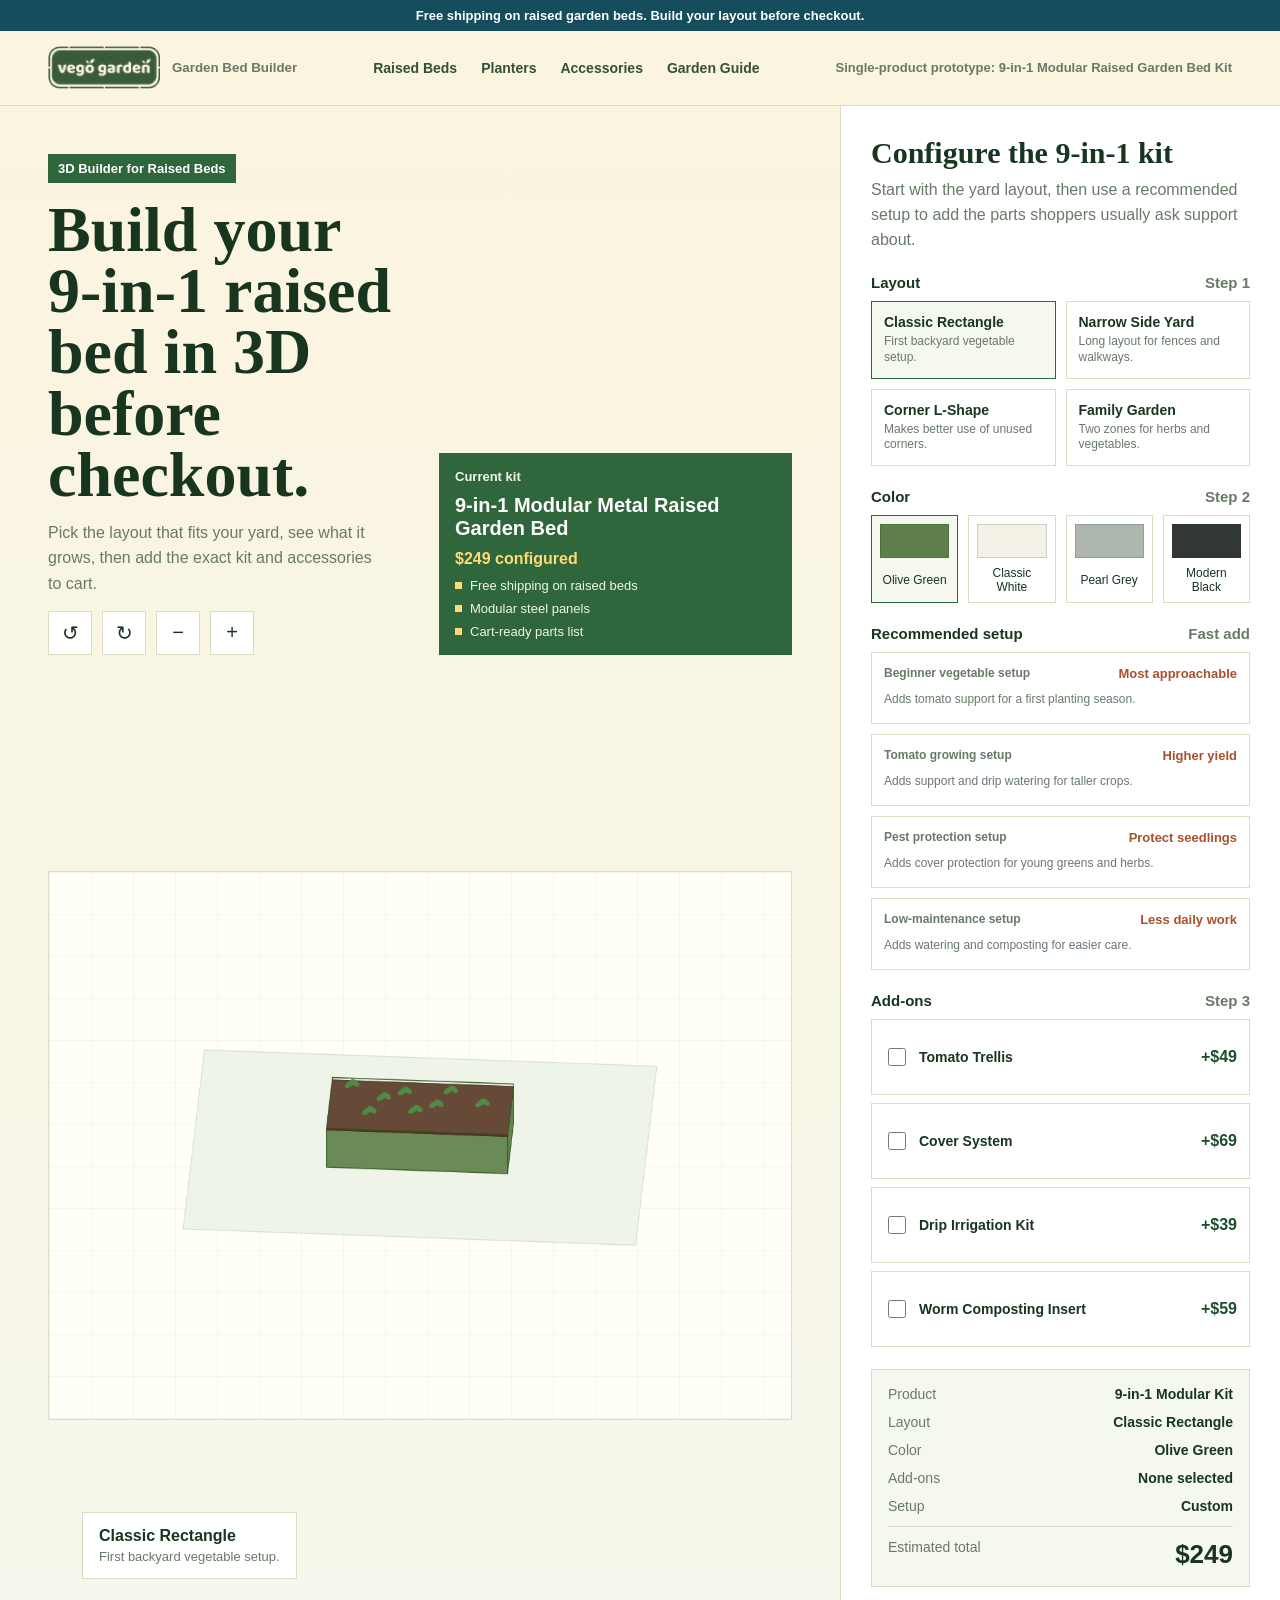
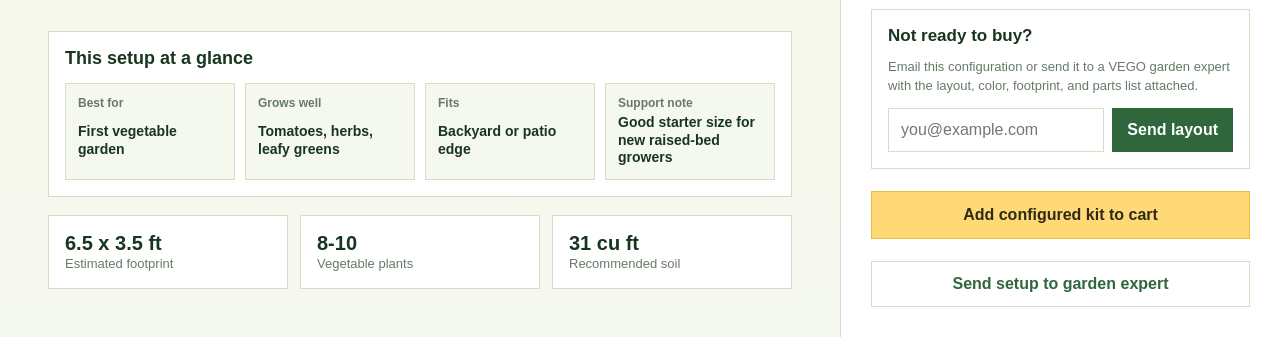
==== vego-3d-configurator-demo.html @ 52473e2c "Add VEGO 3D configurator demo" ====
<!doctype html>
<html lang="en">
  <head>
    <meta charset="utf-8" />
    <meta name="viewport" content="width=device-width, initial-scale=1" />
    <title>VEGO Garden Bed Builder Demo</title>
    <style>
      :root {
        --ink: #17351f;
        --text: #31513a;
        --muted: #687a67;
        --cream: #fbf4df;
        --oat: #f4ead0;
        --mist: #f5f8ef;
        --panel: #ffffff;
        --pale: #eaf2e3;
        --line: #d9dec3;
        --green: #2f663b;
        --green-dark: #1e4f2d;
        --forest: #164d5d;
        --sage: #8aa970;
        --lime: #d9e88b;
        --cta: #ffd976;
        --clay: #a9502e;
        --orange: #ffad4f;
        --red: #b84b3f;
        --shadow: rgba(23, 53, 31, 0.08);
      }

      * {
        box-sizing: border-box;
      }

      body {
        margin: 0;
        background: var(--cream);
        color: var(--text);
        font-family: Arial, "Helvetica Neue", sans-serif;
      }

      button,
      input {
        font: inherit;
      }

      input {
        min-height: 44px;
        border: 1px solid var(--line);
        background: var(--panel);
        color: var(--ink);
      }

      .app {
        min-height: 100vh;
        display: grid;
        grid-template-rows: auto 1fr;
      }

      .topbar {
        position: sticky;
        top: 0;
        z-index: 20;
        display: grid;
        background: var(--cream);
        border-bottom: 1px solid var(--line);
      }

      .announcement {
        padding: 8px clamp(16px, 4vw, 48px);
        background: var(--forest);
        color: white;
        font-size: 13px;
        font-weight: 700;
        text-align: center;
      }

      .nav-row {
        display: grid;
        grid-template-columns: auto minmax(0, 1fr) auto;
        align-items: center;
        gap: 24px;
        padding: 15px clamp(16px, 4vw, 48px);
      }

      .brand {
        display: flex;
        align-items: center;
        gap: 12px;
        color: var(--ink);
        font-weight: 800;
      }

      .brand-logo {
        display: block;
        width: 112px;
        height: auto;
      }

      .brand small,
      .prototype-note {
        color: var(--muted);
        font-weight: 700;
      }

      .nav-links {
        display: flex;
        justify-content: center;
        gap: 24px;
        color: var(--text);
        font-size: 14px;
        font-weight: 700;
      }

      .prototype-note {
        text-align: right;
        font-size: 13px;
      }

      .shell {
        display: grid;
        grid-template-columns: minmax(0, 1fr) minmax(360px, 440px);
        gap: 0;
        min-height: calc(100vh - 101px);
      }

      .stage {
        display: grid;
        grid-template-rows: auto minmax(360px, 1fr) auto;
        padding: clamp(20px, 4vw, 48px);
        background: linear-gradient(180deg, var(--cream) 0%, var(--mist) 100%);
      }

      .intro {
        display: grid;
        grid-template-columns: minmax(260px, 680px) auto;
        justify-content: space-between;
        gap: 28px;
        align-items: end;
        max-width: 1080px;
      }

      .product-kicker {
        display: inline-flex;
        width: fit-content;
        margin-bottom: 16px;
        padding: 7px 10px;
        background: var(--green);
        color: white;
        font-size: 13px;
        font-weight: 800;
      }

      h1 {
        max-width: 720px;
        margin: 0;
        color: var(--ink);
        font-family: Georgia, "Times New Roman", serif;
        font-size: clamp(38px, 5vw, 76px);
        line-height: 0.96;
        letter-spacing: 0;
        text-wrap: balance;
      }

      .intro p {
        max-width: 38ch;
        margin: 14px 0 0;
        color: var(--muted);
        font-size: 16px;
        line-height: 1.6;
      }

      .product-card {
        display: grid;
        gap: 10px;
        min-width: 250px;
        padding: 16px;
        background: var(--green);
        color: white;
      }

      .product-card span {
        color: #eef7ea;
        font-size: 13px;
        font-weight: 700;
      }

      .product-card strong {
        font-size: 20px;
        line-height: 1.15;
      }

      .product-card em {
        color: var(--cta);
        font-style: normal;
        font-weight: 900;
      }

      .trust-list {
        display: grid;
        gap: 8px;
        margin: 0;
        padding: 0;
        list-style: none;
        color: #eef7ea;
        font-size: 13px;
      }

      .trust-list li {
        display: flex;
        align-items: center;
        gap: 8px;
      }

      .trust-list li::before {
        content: "";
        width: 7px;
        height: 7px;
        flex: 0 0 auto;
        background: var(--cta);
      }

      .view-tools {
        display: flex;
        flex-wrap: wrap;
        gap: 10px;
        justify-content: flex-start;
        margin-top: 14px;
      }

      .icon-btn,
      .chip,
      .primary,
      .secondary {
        min-height: 44px;
        border: 1px solid var(--line);
        background: var(--panel);
        color: var(--ink);
        cursor: pointer;
        transition: background 160ms ease, border-color 160ms ease;
      }

      .icon-btn {
        width: 44px;
        font-size: 20px;
      }

      .icon-btn:hover,
      .chip:hover,
      .secondary:hover {
        border-color: var(--sage);
        background: #fbfdf8;
      }

      .icon-btn:focus-visible,
      .chip:focus-visible,
      .primary:focus-visible,
      .secondary:focus-visible,
      .swatch:focus-visible {
        outline: 3px solid rgba(47, 102, 59, 0.35);
        outline-offset: 2px;
      }

      .viewer-wrap {
        position: relative;
        display: grid;
        place-items: center;
        min-height: 500px;
        margin: 24px 0 18px;
      }

      canvas {
        width: min(100%, 1080px);
        height: min(61vh, 620px);
        min-height: 360px;
        background:
          linear-gradient(rgba(47, 102, 59, 0.045) 1px, transparent 1px),
          linear-gradient(90deg, rgba(47, 102, 59, 0.045) 1px, transparent 1px),
          #fffef7;
        background-size: 42px 42px;
        border: 1px solid var(--line);
        touch-action: none;
      }

      .canvas-label {
        position: absolute;
        left: clamp(12px, 4vw, 34px);
        bottom: clamp(12px, 4vw, 34px);
        display: grid;
        gap: 4px;
        max-width: 280px;
        padding: 14px 16px;
        background: var(--panel);
        border: 1px solid var(--line);
      }

      .canvas-label strong {
        color: var(--ink);
      }

      .canvas-label span {
        color: var(--muted);
        font-size: 13px;
      }

      .quick-stats {
        display: grid;
        grid-template-columns: repeat(3, minmax(0, 1fr));
        gap: 12px;
      }

      .fit-panel {
        display: grid;
        gap: 14px;
        margin-bottom: 18px;
        padding: 16px;
        background: var(--panel);
        border: 1px solid var(--line);
      }

      .fit-panel h2 {
        margin: 0;
        color: var(--ink);
        font-size: 18px;
        line-height: 1.2;
      }

      .fit-grid {
        display: grid;
        grid-template-columns: repeat(4, minmax(0, 1fr));
        gap: 10px;
      }

      .fit-item {
        display: grid;
        gap: 4px;
        padding: 12px;
        background: var(--mist);
        border: 1px solid var(--line);
      }

      .fit-item span {
        color: var(--muted);
        font-size: 12px;
        font-weight: 700;
      }

      .fit-item strong {
        color: var(--ink);
        font-size: 14px;
        line-height: 1.25;
      }

      .stat {
        padding: 16px;
        background: var(--panel);
        border: 1px solid var(--line);
      }

      .stat strong {
        display: block;
        color: var(--ink);
        font-size: 20px;
        line-height: 1.1;
      }

      .stat span {
        color: var(--muted);
        font-size: 13px;
      }

      .panel {
        display: grid;
        align-content: start;
        gap: 22px;
        padding: clamp(18px, 3vw, 30px);
        background: var(--panel);
        border-left: 1px solid var(--line);
        overflow-y: auto;
      }

      .panel-header {
        display: grid;
        gap: 8px;
      }

      .panel-header h2 {
        margin: 0;
        color: var(--ink);
        font-family: Georgia, "Times New Roman", serif;
        font-size: 30px;
        line-height: 1.15;
      }

      .panel-header p {
        margin: 0;
        color: var(--muted);
        line-height: 1.55;
      }

      .group {
        display: grid;
        gap: 10px;
      }

      .group-title {
        display: flex;
        align-items: center;
        justify-content: space-between;
        gap: 10px;
        color: var(--ink);
        font-size: 15px;
        font-weight: 800;
      }

      .group-title span {
        color: var(--muted);
        font-weight: 700;
      }

      .choice-grid {
        display: grid;
        grid-template-columns: repeat(2, minmax(0, 1fr));
        gap: 10px;
      }

      .chip {
        display: grid;
        gap: 4px;
        min-height: 72px;
        padding: 12px;
        text-align: left;
      }

      .chip strong {
        color: var(--ink);
        font-size: 14px;
      }

      .chip span {
        color: var(--muted);
        font-size: 12px;
        line-height: 1.3;
      }

      .chip[aria-pressed="true"] {
        border-color: var(--green);
        background: var(--mist);
      }

      .swatches {
        display: grid;
        grid-template-columns: repeat(4, 1fr);
        gap: 10px;
      }

      .swatch {
        display: grid;
        gap: 8px;
        padding: 8px;
        border: 1px solid var(--line);
        background: var(--panel);
        color: var(--ink);
        cursor: pointer;
        text-align: center;
      }

      .swatch i {
        display: block;
        height: 34px;
        border: 1px solid rgba(23, 53, 31, 0.18);
      }

      .swatch span {
        font-size: 12px;
      }

      .swatch[aria-pressed="true"] {
        border-color: var(--green);
        background: var(--mist);
      }

      .bundle-grid {
        display: grid;
        gap: 10px;
      }

      .bundle {
        display: grid;
        gap: 6px;
        min-height: 72px;
        padding: 12px;
        border: 1px solid var(--line);
        background: var(--panel);
        color: var(--text);
        cursor: pointer;
        text-align: left;
      }

      .bundle:hover {
        border-color: var(--sage);
        background: #fbfdf8;
      }

      .bundle:focus-visible {
        outline: 3px solid rgba(47, 102, 59, 0.35);
        outline-offset: 2px;
      }

      .bundle[aria-pressed="true"] {
        border-color: var(--green);
        background: var(--mist);
      }

      .bundle-head {
        display: flex;
        justify-content: space-between;
        gap: 10px;
        color: var(--ink);
        font-weight: 900;
      }

      .bundle em {
        color: var(--clay);
        font-style: normal;
        font-size: 13px;
      }

      .bundle span {
        color: var(--muted);
        font-size: 12px;
        line-height: 1.35;
      }

      .addons {
        display: grid;
        gap: 8px;
      }

      .addon {
        display: flex;
        align-items: center;
        gap: 10px;
        padding: 12px;
        border: 1px solid var(--line);
        cursor: pointer;
      }

      .addon:hover {
        background: #fbfdf8;
      }

      .addon input {
        width: 18px;
        height: 18px;
        accent-color: var(--green);
      }

      .addon strong {
        color: var(--ink);
        font-size: 14px;
      }

      .addon span {
        margin-left: auto;
        color: var(--green-dark);
        font-weight: 800;
      }

      .summary {
        display: grid;
        gap: 12px;
        padding: 16px;
        background: var(--mist);
        border: 1px solid var(--line);
      }

      .lead-card {
        display: grid;
        gap: 12px;
        padding: 16px;
        border: 1px solid var(--line);
        background: var(--panel);
      }

      .lead-card h3 {
        margin: 0;
        color: var(--ink);
        font-size: 17px;
        line-height: 1.2;
      }

      .lead-card p {
        margin: 0;
        color: var(--muted);
        font-size: 13px;
        line-height: 1.45;
      }

      .lead-form {
        display: grid;
        grid-template-columns: minmax(0, 1fr) auto;
        gap: 8px;
      }

      .lead-form label {
        position: absolute;
        width: 1px;
        height: 1px;
        overflow: hidden;
        clip: rect(0 0 0 0);
      }

      .lead-form input {
        width: 100%;
        padding: 10px 12px;
      }

      .lead-form input:focus-visible {
        outline: 3px solid rgba(47, 102, 59, 0.35);
        outline-offset: 2px;
      }

      .lead-form button {
        min-height: 44px;
        padding: 0 14px;
        border: 1px solid var(--green);
        background: var(--green);
        color: white;
        font-weight: 900;
        cursor: pointer;
      }

      .summary-row {
        display: flex;
        justify-content: space-between;
        gap: 12px;
        color: var(--muted);
        font-size: 14px;
      }

      .summary-row strong {
        color: var(--ink);
        text-align: right;
      }

      .total {
        padding-top: 12px;
        border-top: 1px solid var(--line);
      }

      .total strong {
        color: var(--ink);
        font-size: 26px;
      }

      .primary {
        width: 100%;
        padding: 14px 18px;
        border-color: #e7bd46;
        background: var(--cta);
        color: #2f2a16;
        font-weight: 900;
      }

      .primary:hover {
        background: #ffcf4d;
      }

      .secondary {
        width: 100%;
        padding: 13px 18px;
        font-weight: 800;
        color: var(--green);
      }

      .toast {
        position: fixed;
        right: 24px;
        bottom: 24px;
        z-index: 30;
        max-width: 340px;
        padding: 14px 16px;
        background: var(--ink);
        color: white;
        opacity: 0;
        transform: translateY(12px);
        pointer-events: none;
        transition: opacity 180ms ease, transform 180ms ease;
      }

      .toast.show {
        opacity: 1;
        transform: translateY(0);
      }

      .mobile-sticky-cta {
        display: none;
      }

      @media (max-width: 980px) {
        .shell {
          grid-template-columns: 1fr;
        }

        .panel {
          border-left: 0;
          border-top: 1px solid var(--line);
        }

        .intro {
          display: grid;
          align-items: start;
          grid-template-columns: 1fr;
        }

        .product-card {
          min-width: 0;
          max-width: 420px;
        }

        .nav-row {
          grid-template-columns: 1fr;
          gap: 12px;
        }

        .brand-logo {
          width: 106px;
        }

        .nav-links {
          justify-content: flex-start;
          flex-wrap: wrap;
          gap: 14px;
        }

        .prototype-note {
          text-align: left;
        }

        .view-tools {
          justify-content: flex-start;
        }
      }

      @media (max-width: 620px) {
        .topbar {
          position: static;
        }

        .brand-logo {
          width: 104px;
        }

        .stage {
          padding: 16px;
        }

        canvas {
          height: 380px;
          min-height: 320px;
        }

        .quick-stats,
        .choice-grid,
        .fit-grid {
          grid-template-columns: 1fr;
        }

        .swatches {
          grid-template-columns: repeat(2, 1fr);
        }

        .canvas-label {
          position: static;
          margin-top: -10px;
        }

        .lead-form {
          grid-template-columns: 1fr;
        }

        body {
          padding-bottom: 86px;
        }

        .mobile-sticky-cta {
          position: fixed;
          right: 0;
          bottom: 0;
          left: 0;
          z-index: 25;
          display: grid;
          grid-template-columns: minmax(0, 1fr) auto;
          gap: 12px;
          align-items: center;
          padding: 12px 14px;
          background: var(--panel);
          border-top: 1px solid var(--line);
        }

        .mobile-sticky-cta strong {
          display: block;
          color: var(--ink);
          font-size: 18px;
          line-height: 1.1;
        }

        .mobile-sticky-cta span {
          display: block;
          color: var(--muted);
          font-size: 12px;
          line-height: 1.25;
        }

        .mobile-sticky-cta button {
          min-height: 48px;
          padding: 0 14px;
          border: 1px solid #e7bd46;
          background: var(--cta);
          color: #2f2a16;
          font-weight: 900;
          cursor: pointer;
        }
      }

      @media (prefers-reduced-motion: reduce) {
        *,
        *::before,
        *::after {
          scroll-behavior: auto !important;
          transition-duration: 0.01ms !important;
          animation-duration: 0.01ms !important;
        }
      }
    </style>
  </head>
  <body>
    <main class="app">
      <header class="topbar">
        <div class="announcement">Free shipping on raised garden beds. Build your layout before checkout.</div>
        <div class="nav-row">
          <div class="brand">
            <img class="brand-logo" src="assets/logo.png" alt="VEGO Garden" />
            <small>Garden Bed Builder</small>
          </div>
          <nav class="nav-links" aria-label="Demo navigation">
            <span>Raised Beds</span>
            <span>Planters</span>
            <span>Accessories</span>
            <span>Garden Guide</span>
          </nav>
          <div class="prototype-note">Single-product prototype: 9-in-1 Modular Raised Garden Bed Kit</div>
        </div>
      </header>

      <div class="shell">
        <section class="stage" aria-label="3D preview">
          <div class="intro">
            <div>
              <div class="product-kicker">3D Builder for Raised Beds</div>
              <h1>Build your 9-in-1 raised bed in 3D before checkout.</h1>
              <p>Pick the layout that fits your yard, see what it grows, then add the exact kit and accessories to cart.</p>
              <div class="view-tools" aria-label="View controls">
                <button class="icon-btn" id="rotateLeft" type="button" aria-label="Rotate left">↺</button>
                <button class="icon-btn" id="rotateRight" type="button" aria-label="Rotate right">↻</button>
                <button class="icon-btn" id="zoomOut" type="button" aria-label="Zoom out">−</button>
                <button class="icon-btn" id="zoomIn" type="button" aria-label="Zoom in">+</button>
              </div>
            </div>
            <div class="product-card">
              <span>Current kit</span>
              <strong>9-in-1 Modular Metal Raised Garden Bed</strong>
              <em id="heroPrice">$249 base</em>
              <ul class="trust-list" aria-label="Purchase reassurance">
                <li>Free shipping on raised beds</li>
                <li>Modular steel panels</li>
                <li>Cart-ready parts list</li>
              </ul>
            </div>
          </div>

          <div class="viewer-wrap">
            <canvas id="scene" width="1200" height="760" aria-label="3D garden bed preview"></canvas>
            <div class="canvas-label">
              <strong id="modelLabel">Classic Rectangle</strong>
              <span id="modelHint">Best for a first backyard vegetable setup.</span>
            </div>
          </div>

          <section class="fit-panel" aria-label="Garden fit guidance">
            <h2>This setup at a glance</h2>
            <div class="fit-grid">
              <div class="fit-item">
                <span>Best for</span>
                <strong id="bestFor">First vegetable garden</strong>
              </div>
              <div class="fit-item">
                <span>Grows well</span>
                <strong id="grows">Tomatoes, herbs, leafy greens</strong>
              </div>
              <div class="fit-item">
                <span>Fits</span>
                <strong id="fits">Backyard or patio edge</strong>
              </div>
              <div class="fit-item">
                <span>Support note</span>
                <strong id="supportNote">Share this layout with VEGO before buying</strong>
              </div>
            </div>
          </section>

          <div class="quick-stats" aria-label="Configuration highlights">
            <div class="stat">
              <strong id="footprint">6.5 x 3.5 ft</strong>
              <span>Estimated footprint</span>
            </div>
            <div class="stat">
              <strong id="plants">8-10</strong>
              <span>Vegetable plants</span>
            </div>
            <div class="stat">
              <strong id="soil">31 cu ft</strong>
              <span>Recommended soil</span>
            </div>
          </div>
        </section>

        <aside class="panel" aria-label="Configurator controls">
          <div class="panel-header">
            <h2>Configure the 9-in-1 kit</h2>
            <p>Start with the yard layout, then use a recommended setup to add the parts shoppers usually ask support about.</p>
          </div>

          <section class="group">
            <div class="group-title">Layout <span>Step 1</span></div>
            <div class="choice-grid" id="layouts"></div>
          </section>

          <section class="group">
            <div class="group-title">Color <span>Step 2</span></div>
            <div class="swatches" id="colors"></div>
          </section>

          <section class="group">
            <div class="group-title">Recommended setup <span>Fast add</span></div>
            <div class="bundle-grid" id="bundles"></div>
          </section>

          <section class="group">
            <div class="group-title">Add-ons <span>Step 3</span></div>
            <div class="addons" id="addons"></div>
          </section>

          <section class="summary" aria-label="Configuration summary">
            <div class="summary-row">
              <span>Product</span>
              <strong>9-in-1 Modular Kit</strong>
            </div>
            <div class="summary-row">
              <span>Layout</span>
              <strong id="summaryLayout">Classic Rectangle</strong>
            </div>
            <div class="summary-row">
              <span>Color</span>
              <strong id="summaryColor">Olive Green</strong>
            </div>
            <div class="summary-row">
              <span>Add-ons</span>
              <strong id="summaryAddons">None selected</strong>
            </div>
            <div class="summary-row">
              <span>Setup</span>
              <strong id="summaryBundle">Custom</strong>
            </div>
            <div class="summary-row total">
              <span>Estimated total</span>
              <strong id="summaryTotal">$249</strong>
            </div>
          </section>

          <section class="lead-card" aria-label="Send layout by email">
            <h3>Not ready to buy?</h3>
            <p>Email this configuration or send it to a VEGO garden expert with the layout, color, footprint, and parts list attached.</p>
            <div class="lead-form">
              <label for="leadEmail">Email address</label>
              <input id="leadEmail" type="email" inputmode="email" autocomplete="email" placeholder="you@example.com" />
              <button id="sendLayoutBtn" type="button">Send layout</button>
            </div>
          </section>

          <button class="primary" id="cartBtn" type="button">Add configured kit to cart</button>
          <button class="secondary" id="expertBtn" type="button">Send setup to garden expert</button>
        </aside>
      </div>
    </main>

    <div class="mobile-sticky-cta" aria-label="Mobile checkout bar">
      <div>
        <strong id="mobilePrice">$249</strong>
        <span id="mobileSummary">Classic Rectangle, Olive Green</span>
      </div>
      <button id="mobileCartBtn" type="button">Add to cart</button>
    </div>

    <div class="toast" id="toast" role="status" aria-live="polite"></div>

    <script>
      const layouts = [
        {
          id: "rectangle",
          name: "Classic Rectangle",
          hint: "First backyard vegetable setup.",
          footprint: "6.5 x 3.5 ft",
          plants: "8-10",
          soil: "31 cu ft",
          bestFor: "First vegetable garden",
          grows: "Tomatoes, herbs, leafy greens",
          fits: "Backyard or patio edge",
          support: "Good starter size for new raised-bed growers",
          price: 249,
          beds: [[0, 0, 4, 2]],
        },
        {
          id: "sideyard",
          name: "Narrow Side Yard",
          hint: "Long layout for fences and walkways.",
          footprint: "8 x 2 ft",
          plants: "6-8",
          soil: "29 cu ft",
          bestFor: "Side yards and fences",
          grows: "Herbs, peppers, compact greens",
          fits: "Narrow walkway or fence line",
          support: "Keeps planting space clear of foot traffic",
          price: 249,
          beds: [[0, 0, 5, 1.35]],
        },
        {
          id: "corner",
          name: "Corner L-Shape",
          hint: "Makes better use of unused corners.",
          footprint: "6 x 6 ft",
          plants: "10-12",
          soil: "36 cu ft",
          bestFor: "Unused garden corners",
          grows: "Tomatoes, cucumbers, companion herbs",
          fits: "Corner yard or patio nook",
          support: "Uses two edges without blocking access",
          price: 279,
          beds: [[0, 0, 4, 1.4], [-1.3, 1.3, 1.4, 3.4]],
        },
        {
          id: "family",
          name: "Family Garden",
          hint: "Two zones for herbs and vegetables.",
          footprint: "8 x 5 ft",
          plants: "14-18",
          soil: "48 cu ft",
          bestFor: "Family vegetable garden",
          grows: "Tomatoes, greens, herbs, peppers",
          fits: "Open backyard planting zone",
          support: "Two zones make crop rotation easier",
          price: 329,
          beds: [[-1.15, 0, 3.1, 1.6], [1.65, 0, 3.1, 1.6]],
        },
      ];

      const colors = [
        { id: "olive", name: "Olive Green", wall: "#5f7f4a", trim: "#405f34" },
        { id: "white", name: "Classic White", wall: "#f4f2e6", trim: "#c9c8b7" },
        { id: "grey", name: "Pearl Grey", wall: "#aeb7ad", trim: "#788278" },
        { id: "black", name: "Modern Black", wall: "#303734", trim: "#151d1a" },
      ];

      const addons = [
        { id: "trellis", name: "Tomato Trellis", price: 49 },
        { id: "cover", name: "Cover System", price: 69 },
        { id: "irrigation", name: "Drip Irrigation Kit", price: 39 },
        { id: "compost", name: "Worm Composting Insert", price: 59 },
      ];

      const bundles = [
        {
          id: "starter",
          name: "Beginner vegetable setup",
          note: "Adds tomato support for a first planting season.",
          addonIds: ["trellis"],
          badge: "Most approachable",
        },
        {
          id: "tomato",
          name: "Tomato growing setup",
          note: "Adds support and drip watering for taller crops.",
          addonIds: ["trellis", "irrigation"],
          badge: "Higher yield",
        },
        {
          id: "protection",
          name: "Pest protection setup",
          note: "Adds cover protection for young greens and herbs.",
          addonIds: ["cover"],
          badge: "Protect seedlings",
        },
        {
          id: "lowcare",
          name: "Low-maintenance setup",
          note: "Adds watering and composting for easier care.",
          addonIds: ["irrigation", "compost"],
          badge: "Less daily work",
        },
      ];

      const state = {
        layout: layouts[0],
        color: colors[0],
        addons: new Set(),
        bundle: null,
        yaw: -0.72,
        zoom: 72,
        dragging: false,
        lastX: 0,
      };

      const canvas = document.getElementById("scene");
      const ctx = canvas.getContext("2d");

      const $ = (id) => document.getElementById(id);

      function project(x, y, z) {
        const cy = Math.cos(state.yaw);
        const sy = Math.sin(state.yaw);
        const rx = x * cy - y * sy;
        const ry = x * sy + y * cy;
        return {
          x: canvas.width / 2 + (rx - ry) * state.zoom * 0.72,
          y: canvas.height / 2 + (rx + ry) * state.zoom * 0.34 - z * state.zoom,
          depth: rx + ry + z * 2,
        };
      }

      function poly(points, fill, stroke) {
        ctx.beginPath();
        points.forEach((p, index) => {
          if (index === 0) ctx.moveTo(p.x, p.y);
          else ctx.lineTo(p.x, p.y);
        });
        ctx.closePath();
        ctx.fillStyle = fill;
        ctx.fill();
        ctx.strokeStyle = stroke;
        ctx.lineWidth = 1.4;
        ctx.stroke();
      }

      function shade(hex, amount) {
        const n = parseInt(hex.slice(1), 16);
        const r = Math.max(0, Math.min(255, (n >> 16) + amount));
        const g = Math.max(0, Math.min(255, ((n >> 8) & 255) + amount));
        const b = Math.max(0, Math.min(255, (n & 255) + amount));
        return `rgb(${r}, ${g}, ${b})`;
      }

      function drawBox(cx, cy, w, d, h, fill, trim) {
        const x0 = cx - w / 2;
        const x1 = cx + w / 2;
        const y0 = cy - d / 2;
        const y1 = cy + d / 2;
        const top = [project(x0, y0, h), project(x1, y0, h), project(x1, y1, h), project(x0, y1, h)];
        const left = [project(x0, y0, 0), project(x0, y1, 0), project(x0, y1, h), project(x0, y0, h)];
        const right = [project(x1, y0, 0), project(x1, y1, 0), project(x1, y1, h), project(x1, y0, h)];
        const front = [project(x0, y1, 0), project(x1, y1, 0), project(x1, y1, h), project(x0, y1, h)];
        const back = [project(x0, y0, 0), project(x1, y0, 0), project(x1, y0, h), project(x0, y0, h)];

        [back, left, right, front].forEach((face, index) => {
          poly(face, shade(fill, [-18, -8, 4, 12][index]), trim);
        });
        poly(top, "#5a3926", "#49301f");

        const railH = h + 0.05;
        const rail = [project(x0, y0, railH), project(x1, y0, railH), project(x1, y1, railH), project(x0, y1, railH)];
        poly(rail, "rgba(255,255,255,0.08)", trim);
      }

      function drawTrellis(cx, cy, w, d) {
        const x = cx + w / 2 - 0.22;
        const y0 = cy - d / 2 + 0.1;
        const y1 = cy + d / 2 - 0.1;
        const posts = [y0, (y0 + y1) / 2, y1];
        ctx.strokeStyle = "#415d37";
        ctx.lineWidth = 4;
        posts.forEach((y) => {
          const a = project(x, y, 0.72);
          const b = project(x, y, 2.25);
          ctx.beginPath();
          ctx.moveTo(a.x, a.y);
          ctx.lineTo(b.x, b.y);
          ctx.stroke();
        });
        for (let i = 0; i < 4; i += 1) {
          const z = 1 + i * 0.33;
          const a = project(x, y0, z);
          const b = project(x, y1, z);
          ctx.beginPath();
          ctx.moveTo(a.x, a.y);
          ctx.lineTo(b.x, b.y);
          ctx.stroke();
        }
      }

      function drawCover(cx, cy, w, d) {
        ctx.strokeStyle = "rgba(88, 118, 79, 0.72)";
        ctx.lineWidth = 3;
        for (let i = 0; i < 3; i += 1) {
          const x = cx - w / 2 + (w / 2) * i;
          const a = project(x, cy - d / 2, 0.82);
          const b = project(x, cy, 1.7);
          const c = project(x, cy + d / 2, 0.82);
          ctx.beginPath();
          ctx.moveTo(a.x, a.y);
          ctx.quadraticCurveTo(b.x, b.y, c.x, c.y);
          ctx.stroke();
        }
      }

      function drawIrrigation(cx, cy, w, d) {
        ctx.strokeStyle = "#2c6270";
        ctx.lineWidth = 3;
        const rows = [-0.25, 0.25];
        rows.forEach((offset) => {
          const a = project(cx - w / 2 + 0.25, cy + offset * d, 0.78);
          const b = project(cx + w / 2 - 0.25, cy + offset * d, 0.78);
          ctx.beginPath();
          ctx.moveTo(a.x, a.y);
          ctx.lineTo(b.x, b.y);
          ctx.stroke();
        });
      }

      function drawCompost(cx, cy, w, d) {
        const p = project(cx - w / 2 + 0.45, cy + d / 2 - 0.45, 0.9);
        ctx.fillStyle = "#7f4b2d";
        ctx.strokeStyle = "#59331f";
        ctx.lineWidth = 2;
        ctx.beginPath();
        ctx.ellipse(p.x, p.y, 20, 12, 0, 0, Math.PI * 2);
        ctx.fill();
        ctx.stroke();
      }

      function drawPlants(cx, cy, w, d) {
        const count = Math.max(4, Math.round(w * d));
        ctx.fillStyle = "#4f8b45";
        for (let i = 0; i < count; i += 1) {
          const x = cx - w / 2 + 0.45 + ((i * 0.73) % Math.max(0.8, w - 0.8));
          const y = cy - d / 2 + 0.35 + ((i * 0.47) % Math.max(0.7, d - 0.7));
          const p = project(x, y, 0.82);
          ctx.beginPath();
          ctx.ellipse(p.x - 4, p.y, 8, 4, -0.5, 0, Math.PI * 2);
          ctx.ellipse(p.x + 5, p.y - 2, 8, 4, 0.5, 0, Math.PI * 2);
          ctx.fill();
        }
      }

      function drawScene() {
        ctx.clearRect(0, 0, canvas.width, canvas.height);

        const ground = [project(-5, -3.6, -0.04), project(5, -3.6, -0.04), project(5, 3.6, -0.04), project(-5, 3.6, -0.04)];
        poly(ground, "#eef5e8", "#d5e1cf");

        state.layout.beds.forEach((bed) => {
          const [cx, cy, w, d] = bed;
          drawBox(cx, cy, w, d, 0.72, state.color.wall, state.color.trim);
          drawPlants(cx, cy, w, d);
          if (state.addons.has("trellis")) drawTrellis(cx, cy, w, d);
          if (state.addons.has("cover")) drawCover(cx, cy, w, d);
          if (state.addons.has("irrigation")) drawIrrigation(cx, cy, w, d);
          if (state.addons.has("compost")) drawCompost(cx, cy, w, d);
        });
      }

      function renderControls() {
        $("layouts").innerHTML = layouts.map((layout) => `
          <button class="chip" type="button" data-layout="${layout.id}" aria-pressed="${state.layout.id === layout.id}">
            <strong>${layout.name}</strong>
            <span>${layout.hint}</span>
          </button>
        `).join("");

        $("colors").innerHTML = colors.map((color) => `
          <button class="swatch" type="button" data-color="${color.id}" aria-pressed="${state.color.id === color.id}">
            <i style="background:${color.wall}"></i>
            <span>${color.name}</span>
          </button>
        `).join("");

        $("bundles").innerHTML = bundles.map((bundle) => `
          <button class="bundle" type="button" data-bundle="${bundle.id}" aria-pressed="${state.bundle === bundle.id}">
            <span class="bundle-head">${bundle.name}<em>${bundle.badge}</em></span>
            <span>${bundle.note}</span>
          </button>
        `).join("");

        $("addons").innerHTML = addons.map((addon) => `
          <label class="addon">
            <input type="checkbox" data-addon="${addon.id}" ${state.addons.has(addon.id) ? "checked" : ""} />
            <strong>${addon.name}</strong>
            <span>+$${addon.price}</span>
          </label>
        `).join("");
      }

      function updateSummary() {
        const selectedAddons = addons.filter((addon) => state.addons.has(addon.id));
        const addonTotal = selectedAddons.reduce((sum, addon) => sum + addon.price, 0);
        const total = state.layout.price + addonTotal;
        $("modelLabel").textContent = state.layout.name;
        $("modelHint").textContent = state.layout.hint;
        $("footprint").textContent = state.layout.footprint;
        $("plants").textContent = state.layout.plants;
        $("soil").textContent = state.layout.soil;
        $("bestFor").textContent = state.layout.bestFor;
        $("grows").textContent = state.layout.grows;
        $("fits").textContent = state.layout.fits;
        $("supportNote").textContent = state.layout.support;
        $("summaryLayout").textContent = state.layout.name;
        $("summaryColor").textContent = state.color.name;
        $("summaryAddons").textContent = selectedAddons.length ? selectedAddons.map((addon) => addon.name).join(", ") : "None selected";
        $("summaryBundle").textContent = state.bundle ? bundles.find((bundle) => bundle.id === state.bundle).name : "Custom";
        $("summaryTotal").textContent = `$${total}`;
        $("heroPrice").textContent = `$${total} configured`;
        $("mobilePrice").textContent = `$${total}`;
        $("mobileSummary").textContent = `${state.layout.name}, ${state.color.name}`;
      }

      function refresh() {
        renderControls();
        updateSummary();
        drawScene();
      }

      document.addEventListener("click", (event) => {
        const layoutBtn = event.target.closest("[data-layout]");
        const colorBtn = event.target.closest("[data-color]");
        const bundleBtn = event.target.closest("[data-bundle]");
        if (layoutBtn) {
          state.layout = layouts.find((layout) => layout.id === layoutBtn.dataset.layout);
          refresh();
        }
        if (colorBtn) {
          state.color = colors.find((color) => color.id === colorBtn.dataset.color);
          refresh();
        }
        if (bundleBtn) {
          const bundle = bundles.find((item) => item.id === bundleBtn.dataset.bundle);
          state.bundle = bundle.id;
          state.addons = new Set(bundle.addonIds);
          refresh();
        }
      });

      document.addEventListener("change", (event) => {
        if (event.target.matches("[data-addon]")) {
          state.bundle = null;
          if (event.target.checked) state.addons.add(event.target.dataset.addon);
          else state.addons.delete(event.target.dataset.addon);
          refresh();
        }
      });

      $("rotateLeft").addEventListener("click", () => {
        state.yaw -= 0.22;
        drawScene();
      });

      $("rotateRight").addEventListener("click", () => {
        state.yaw += 0.22;
        drawScene();
      });

      $("zoomIn").addEventListener("click", () => {
        state.zoom = Math.min(100, state.zoom + 8);
        drawScene();
      });

      $("zoomOut").addEventListener("click", () => {
        state.zoom = Math.max(48, state.zoom - 8);
        drawScene();
      });

      canvas.addEventListener("pointerdown", (event) => {
        state.dragging = true;
        state.lastX = event.clientX;
        canvas.setPointerCapture(event.pointerId);
      });

      canvas.addEventListener("pointermove", (event) => {
        if (!state.dragging) return;
        const dx = event.clientX - state.lastX;
        state.lastX = event.clientX;
        state.yaw += dx * 0.008;
        drawScene();
      });

      canvas.addEventListener("pointerup", () => {
        state.dragging = false;
      });

      function showToast(message) {
        const toast = $("toast");
        toast.textContent = message;
        toast.classList.add("show");
        window.setTimeout(() => toast.classList.remove("show"), 2600);
      }

      $("cartBtn").addEventListener("click", () => {
        showToast("Demo cart payload ready: layout, color, add-ons, footprint, and estimated total.");
      });

      $("mobileCartBtn").addEventListener("click", () => {
        showToast("Mobile cart payload ready with the configured kit.");
      });

      $("expertBtn").addEventListener("click", () => {
        showToast("Demo support summary generated for a VEGO garden expert.");
      });

      $("sendLayoutBtn").addEventListener("click", () => {
        const email = $("leadEmail").value.trim();
        if (!email) {
          $("leadEmail").focus();
          showToast("Enter an email to send this garden layout.");
          return;
        }
        showToast(`Demo layout email ready for ${email}.`);
      });

      refresh();
    </script>
  </body>
</html>
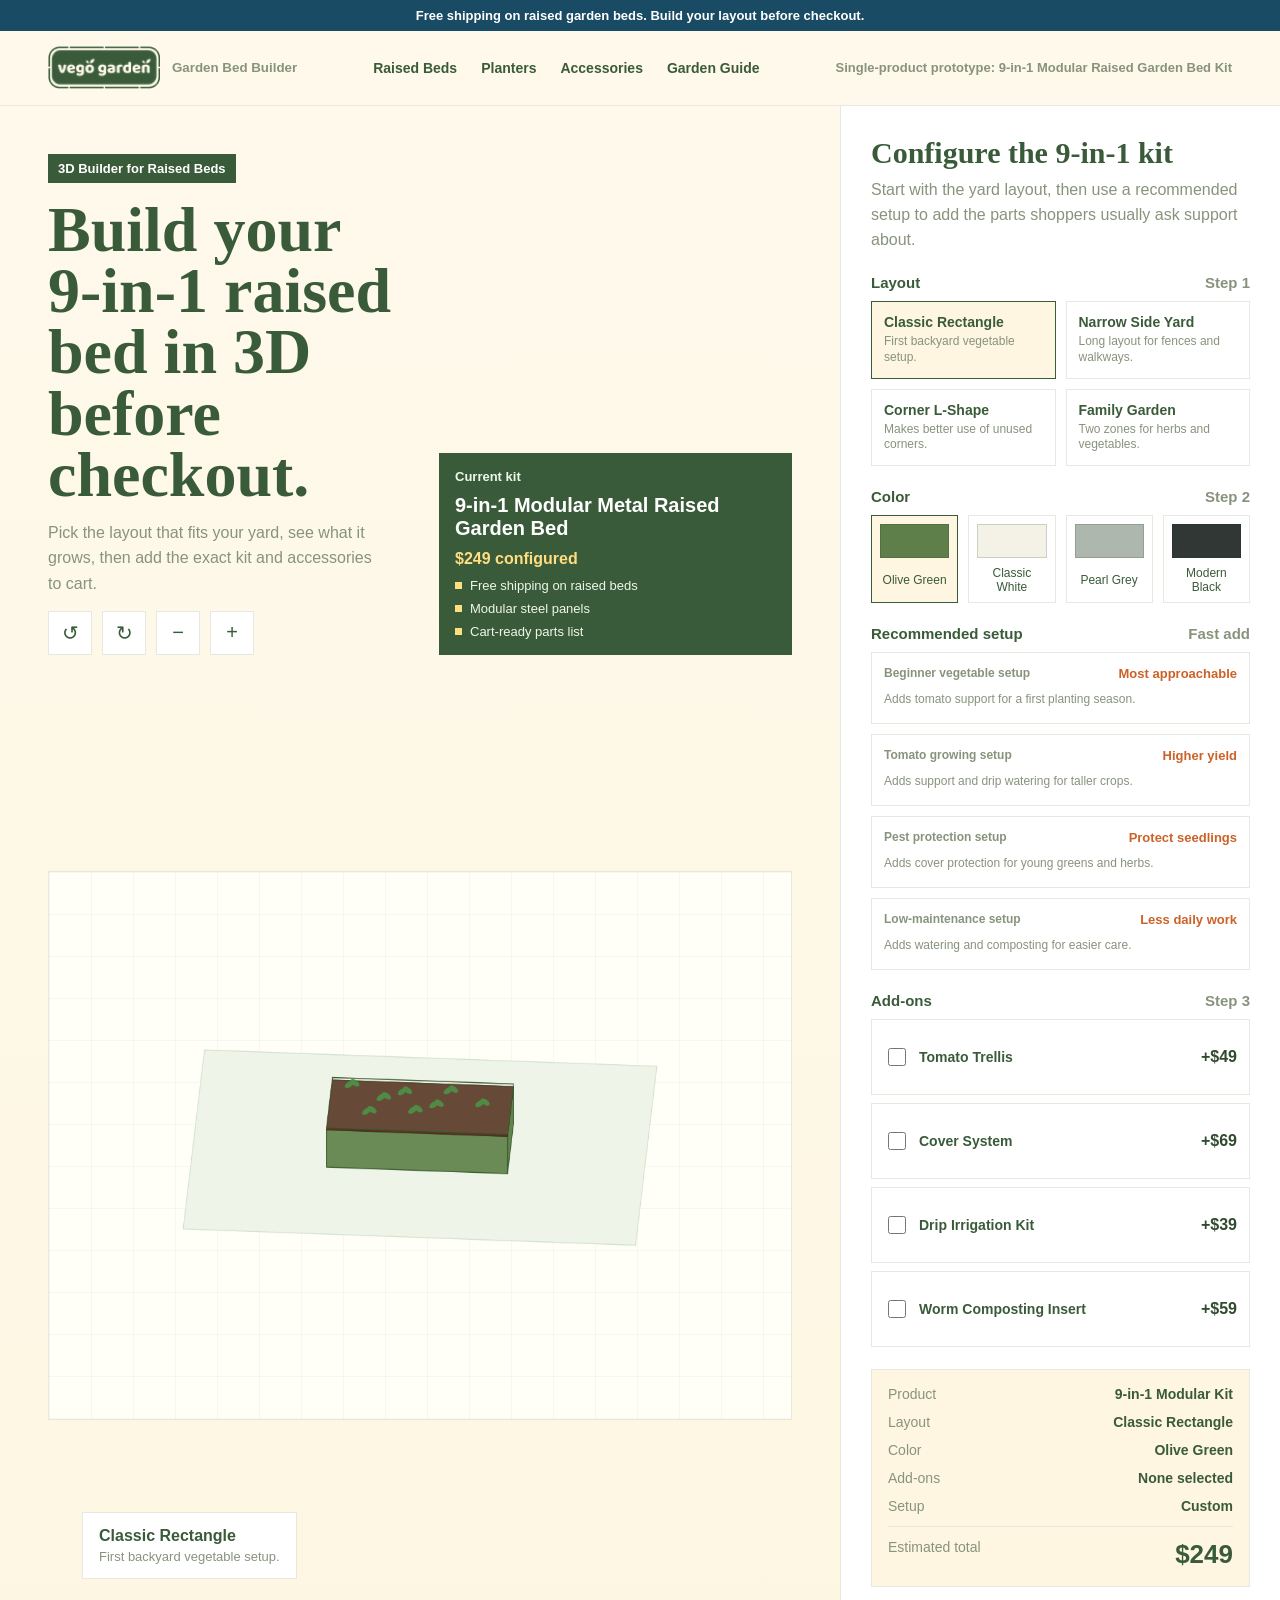
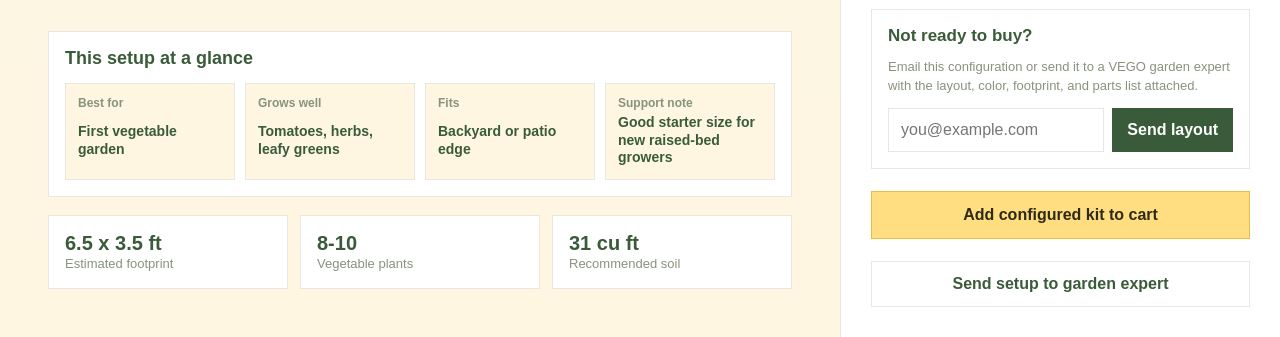
==== commit fa3ae914: "Sync VEGO design system project assets" ====
--- a/vego-3d-configurator-demo.html
+++ b/vego-3d-configurator-demo.html
@@ -6,24 +6,24 @@
     <title>VEGO Garden Bed Builder Demo</title>
     <style>
       :root {
-        --ink: #17351f;
-        --text: #31513a;
-        --muted: #687a67;
-        --cream: #fbf4df;
-        --oat: #f4ead0;
-        --mist: #f5f8ef;
+        --ink: #3A5B39;
+        --text: #3A5B39;
+        --muted: #88937C;
+        --cream: #FEF9EB;
+        --oat: #FDF2D3;
+        --mist: #FEF6E1;
         --panel: #ffffff;
         --pale: #eaf2e3;
-        --line: #d9dec3;
-        --green: #2f663b;
-        --green-dark: #1e4f2d;
-        --forest: #164d5d;
-        --sage: #8aa970;
+        --line: #E8E8E1;
+        --green: #3A5B39;
+        --green-dark: #304B2F;
+        --forest: #194B64;
+        --sage: #BFCD89;
         --lime: #d9e88b;
-        --cta: #ffd976;
-        --clay: #a9502e;
-        --orange: #ffad4f;
-        --red: #b84b3f;
+        --cta: #FFDD81;
+        --clay: #CC6228;
+        --orange: #F57219;
+        --red: #C20000;
         --shadow: rgba(23, 53, 31, 0.08);
       }
 
